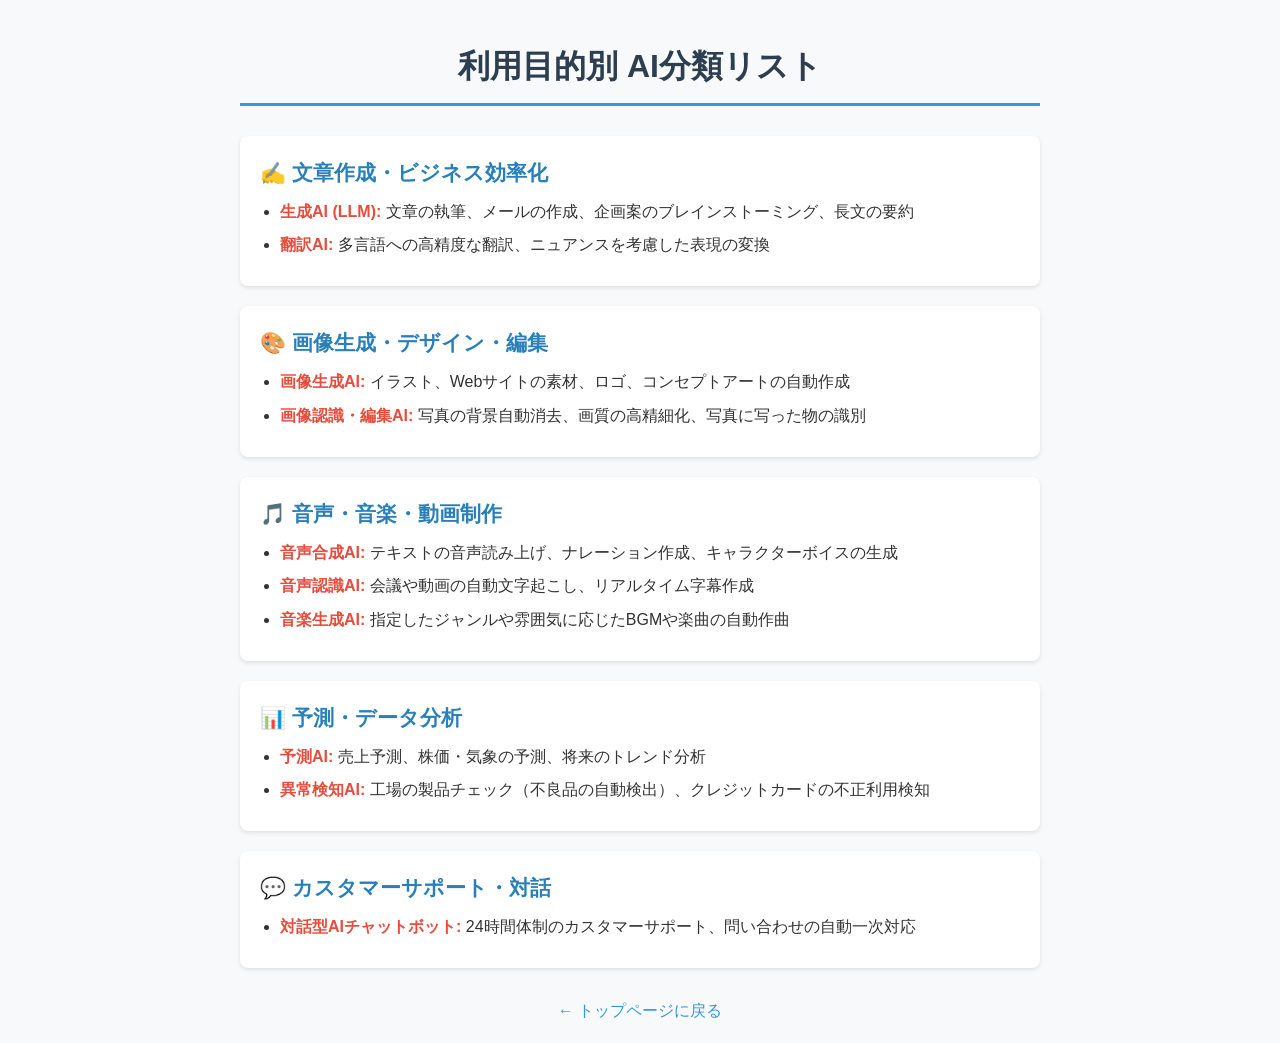
==== ai-list.html @ fa69c6c3 "fix filename" ====
<!DOCTYPE html>
<html lang="ja">
<head>
    <meta charset="UTF-8">
    <meta name="viewport" content="width=device-width, initial-scale=1.0">
    <title>利用目的別 AI分類リスト</title>
    <style>
        body {
            font-family: 'Helvetica Neue', Arial, sans-serif;
            line-height: 1.6;
            color: #333;
            max-width: 800px;
            margin: 0 auto;
            padding: 20px;
            background-color: #f8f9fa;
        }
        h1 {
            text-align: center;
            color: #2c3e50;
            border-bottom: 3px solid #3498db;
            padding-bottom: 10px;
            margin-bottom: 30px;
        }
        .category {
            background: #fff;
            margin-bottom: 20px;
            padding: 20px;
            border-radius: 8px;
            box-shadow: 0 2px 4px rgba(0,0,0,0.1);
        }
        .category-title {
            font-size: 1.3rem;
            color: #2980b9;
            margin-top: 0;
            margin-bottom: 10px;
            display: flex;
            align-items: center;
        }
        ul {
            margin: 0;
            padding-left: 20px;
        }
        li {
            margin-bottom: 8px;
        }
        strong {
            color: #e74c3c;
        }
        .back-link {
            display: block;
            text-align: center;
            margin-top: 30px;
            color: #3498db;
            text-decoration: none;
        }
        .back-link:hover {
            text-decoration: underline;
        }
    </style>
</head>
<body>

    <h1>利用目的別 AI分類リスト</h1>

    <div class="category">
        <h2 class="category-title">✍️ 文章作成・ビジネス効率化</h2>
        <ul>
            <li><strong>生成AI (LLM):</strong> 文章の執筆、メールの作成、企画案のブレインストーミング、長文の要約</li>
            <li><strong>翻訳AI:</strong> 多言語への高精度な翻訳、ニュアンスを考慮した表現の変換</li>
        </ul>
    </div>

    <div class="category">
        <h2 class="category-title">🎨 画像生成・デザイン・編集</h2>
        <ul>
            <li><strong>画像生成AI:</strong> イラスト、Webサイトの素材、ロゴ、コンセプトアートの自動作成</li>
            <li><strong>画像認識・編集AI:</strong> 写真の背景自動消去、画質の高精細化、写真に写った物の識別</li>
        </ul>
    </div>

    <div class="category">
        <h2 class="category-title">🎵 音声・音楽・動画制作</h2>
        <ul>
            <li><strong>音声合成AI:</strong> テキストの音声読み上げ、ナレーション作成、キャラクターボイスの生成</li>
            <li><strong>音声認識AI:</strong> 会議や動画の自動文字起こし、リアルタイム字幕作成</li>
            <li><strong>音楽生成AI:</strong> 指定したジャンルや雰囲気に応じたBGMや楽曲の自動作曲</li>
        </ul>
    </div>

    <div class="category">
        <h2 class="category-title">📊 予測・データ分析</h2>
        <ul>
            <li><strong>予測AI:</strong> 売上予測、株価・気象の予測、将来のトレンド分析</li>
            <li><strong>異常検知AI:</strong> 工場の製品チェック（不良品の自動検出）、クレジットカードの不正利用検知</li>
        </ul>
    </div>

    <div class="category">
        <h2 class="category-title">💬 カスタマーサポート・対話</h2>
        <ul>
            <li><strong>対話型AIチャットボット:</strong> 24時間体制のカスタマーサポート、問い合わせの自動一次対応</li>
        </ul>
    </div>

    <a href="index.html" class="back-link">← トップページに戻る</a>

</body>
</html>
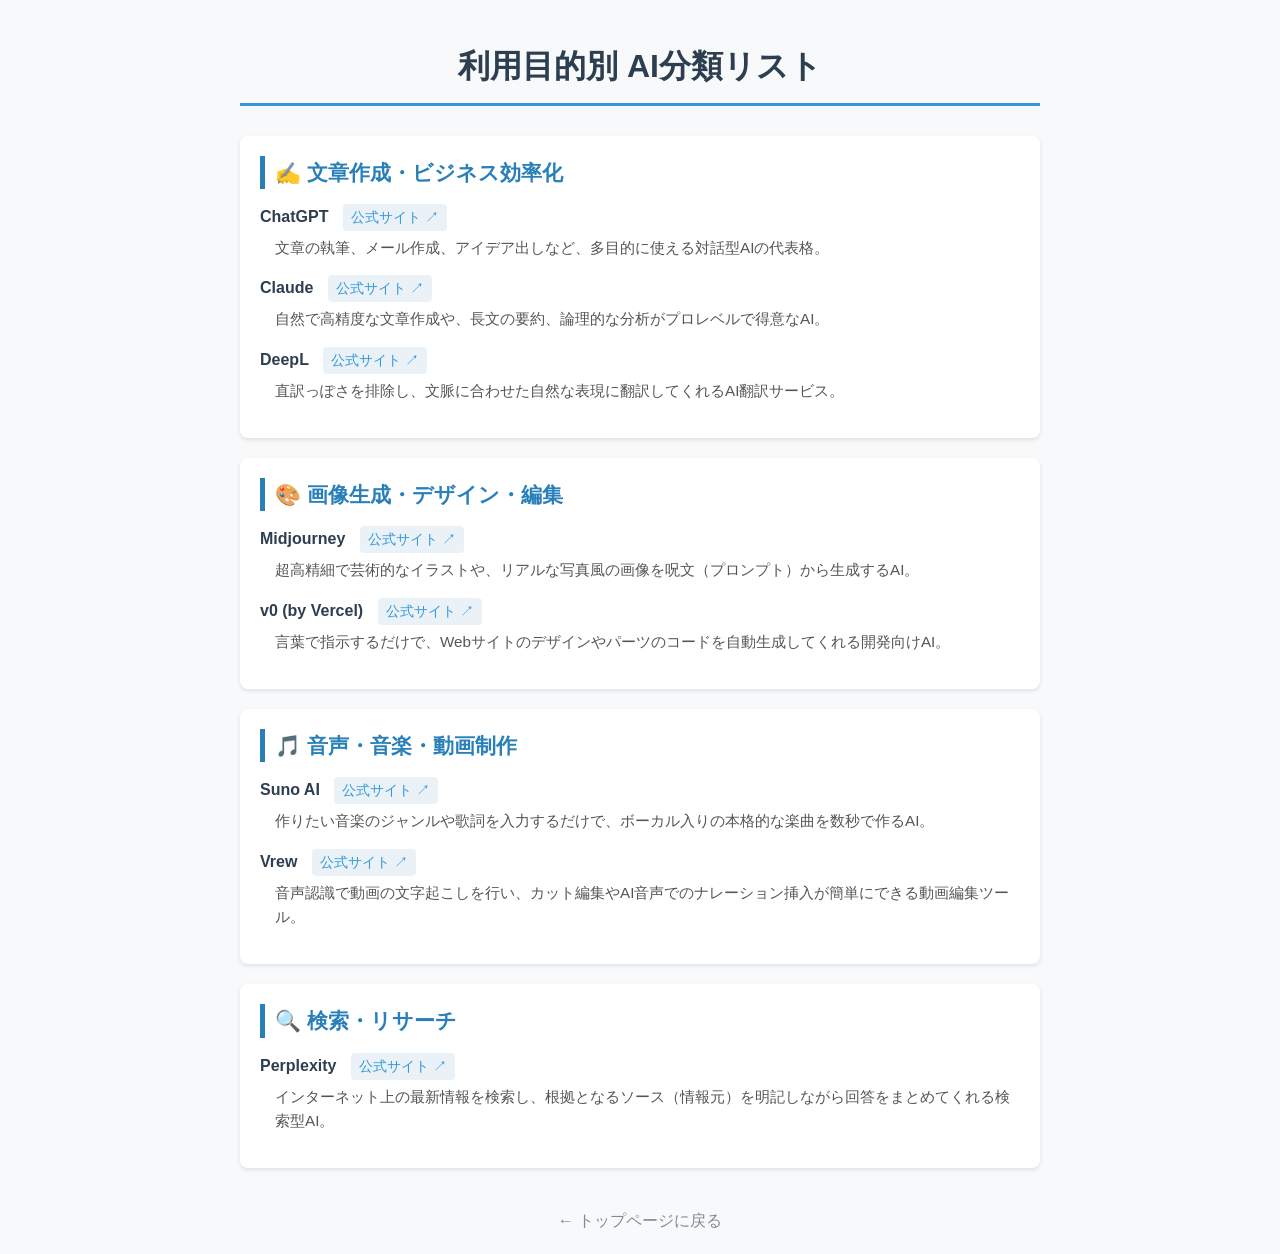
==== commit 21afb91d: "add url on ai-list" ====
--- a/ai-list.html
+++ b/ai-list.html
@@ -3,7 +3,7 @@
 <head>
     <meta charset="UTF-8">
     <meta name="viewport" content="width=device-width, initial-scale=1.0">
-    <title>利用目的別 AI分類リスト</title>
+    <title>利用目的別 AI分類リスト（リンク付き）</title>
     <style>
         body {
             font-family: 'Helvetica Neue', Arial, sans-serif;
@@ -32,25 +32,41 @@
             font-size: 1.3rem;
             color: #2980b9;
             margin-top: 0;
-            margin-bottom: 10px;
-            display: flex;
-            align-items: center;
+            margin-bottom: 15px;
+            border-left: 5px solid #2980b9;
+            padding-left: 10px;
         }
-        ul {
-            margin: 0;
-            padding-left: 20px;
+        .ai-item {
+            margin-bottom: 15px;
         }
-        li {
-            margin-bottom: 8px;
+        .ai-name {
+            font-weight: bold;
+            color: #2c3e50;
         }
-        strong {
-            color: #e74c3c;
+        .ai-link {
+            display: inline-block;
+            margin-left: 10px;
+            font-size: 0.9rem;
+            color: #3498db;
+            text-decoration: none;
+            background-color: #eaf2f8;
+            padding: 2px 8px;
+            border-radius: 4px;
+        }
+        .ai-link:hover {
+            background-color: #3498db;
+            color: #fff;
+        }
+        .description {
+            margin: 5px 0 0 15px;
+            font-size: 0.95rem;
+            color: #555;
         }
         .back-link {
             display: block;
             text-align: center;
-            margin-top: 30px;
-            color: #3498db;
+            margin-top: 40px;
+            color: #7f8c8d;
             text-decoration: none;
         }
         .back-link:hover {
@@ -64,42 +80,66 @@
 
     <div class="category">
         <h2 class="category-title">✍️ 文章作成・ビジネス効率化</h2>
-        <ul>
-            <li><strong>生成AI (LLM):</strong> 文章の執筆、メールの作成、企画案のブレインストーミング、長文の要約</li>
-            <li><strong>翻訳AI:</strong> 多言語への高精度な翻訳、ニュアンスを考慮した表現の変換</li>
-        </ul>
+        
+        <div class="ai-item">
+            <span class="ai-name">ChatGPT</span>
+            <a href="https://chatgpt.com/" target="_blank" class="ai-link">公式サイト ↗</a>
+            <p class="description">文章の執筆、メール作成、アイデア出しなど、多目的に使える対話型AIの代表格。</p>
+        </div>
+
+        <div class="ai-item">
+            <span class="ai-name">Claude</span>
+            <a href="https://claude.ai/" target="_blank" class="ai-link">公式サイト ↗</a>
+            <p class="description">自然で高精度な文章作成や、長文の要約、論理的な分析がプロレベルで得意なAI。</p>
+        </div>
+
+        <div class="ai-item">
+            <span class="ai-name">DeepL</span>
+            <a href="https://www.deepl.com/" target="_blank" class="ai-link">公式サイト ↗</a>
+            <p class="description">直訳っぽさを排除し、文脈に合わせた自然な表現に翻訳してくれるAI翻訳サービス。</p>
+        </div>
     </div>
 
     <div class="category">
         <h2 class="category-title">🎨 画像生成・デザイン・編集</h2>
-        <ul>
-            <li><strong>画像生成AI:</strong> イラスト、Webサイトの素材、ロゴ、コンセプトアートの自動作成</li>
-            <li><strong>画像認識・編集AI:</strong> 写真の背景自動消去、画質の高精細化、写真に写った物の識別</li>
-        </ul>
+        
+        <div class="ai-item">
+            <span class="ai-name">Midjourney</span>
+            <a href="https://www.midjourney.com/" target="_blank" class="ai-link">公式サイト ↗</a>
+            <p class="description">超高精細で芸術的なイラストや、リアルな写真風の画像を呪文（プロンプト）から生成するAI。</p>
+        </div>
+
+        <div class="ai-item">
+            <span class="ai-name">v0 (by Vercel)</span>
+            <a href="https://v0.dev/" target="_blank" class="ai-link">公式サイト ↗</a>
+            <p class="description">言葉で指示するだけで、Webサイトのデザインやパーツのコードを自動生成してくれる開発向けAI。</p>
+        </div>
     </div>
 
     <div class="category">
         <h2 class="category-title">🎵 音声・音楽・動画制作</h2>
-        <ul>
-            <li><strong>音声合成AI:</strong> テキストの音声読み上げ、ナレーション作成、キャラクターボイスの生成</li>
-            <li><strong>音声認識AI:</strong> 会議や動画の自動文字起こし、リアルタイム字幕作成</li>
-            <li><strong>音楽生成AI:</strong> 指定したジャンルや雰囲気に応じたBGMや楽曲の自動作曲</li>
-        </ul>
+        
+        <div class="ai-item">
+            <span class="ai-name">Suno AI</span>
+            <a href="https://suno.com/" target="_blank" class="ai-link">公式サイト ↗</a>
+            <p class="description">作りたい音楽のジャンルや歌詞を入力するだけで、ボーカル入りの本格的な楽曲を数秒で作るAI。</p>
+        </div>
+
+        <div class="ai-item">
+            <span class="ai-name">Vrew</span>
+            <a href="https://vrew.voyagerx.com/" target="_blank" class="ai-link">公式サイト ↗</a>
+            <p class="description">音声認識で動画の文字起こしを行い、カット編集やAI音声でのナレーション挿入が簡単にできる動画編集ツール。</p>
+        </div>
     </div>
 
     <div class="category">
-        <h2 class="category-title">📊 予測・データ分析</h2>
-        <ul>
-            <li><strong>予測AI:</strong> 売上予測、株価・気象の予測、将来のトレンド分析</li>
-            <li><strong>異常検知AI:</strong> 工場の製品チェック（不良品の自動検出）、クレジットカードの不正利用検知</li>
-        </ul>
-    </div>
-
-    <div class="category">
-        <h2 class="category-title">💬 カスタマーサポート・対話</h2>
-        <ul>
-            <li><strong>対話型AIチャットボット:</strong> 24時間体制のカスタマーサポート、問い合わせの自動一次対応</li>
-        </ul>
+        <h2 class="category-title">🔍 検索・リサーチ</h2>
+        
+        <div class="ai-item">
+            <span class="ai-name">Perplexity</span>
+            <a href="https://www.perplexity.ai/" target="_blank" class="ai-link">公式サイト ↗</a>
+            <p class="description">インターネット上の最新情報を検索し、根拠となるソース（情報元）を明記しながら回答をまとめてくれる検索型AI。</p>
+        </div>
     </div>
 
     <a href="index.html" class="back-link">← トップページに戻る</a>
